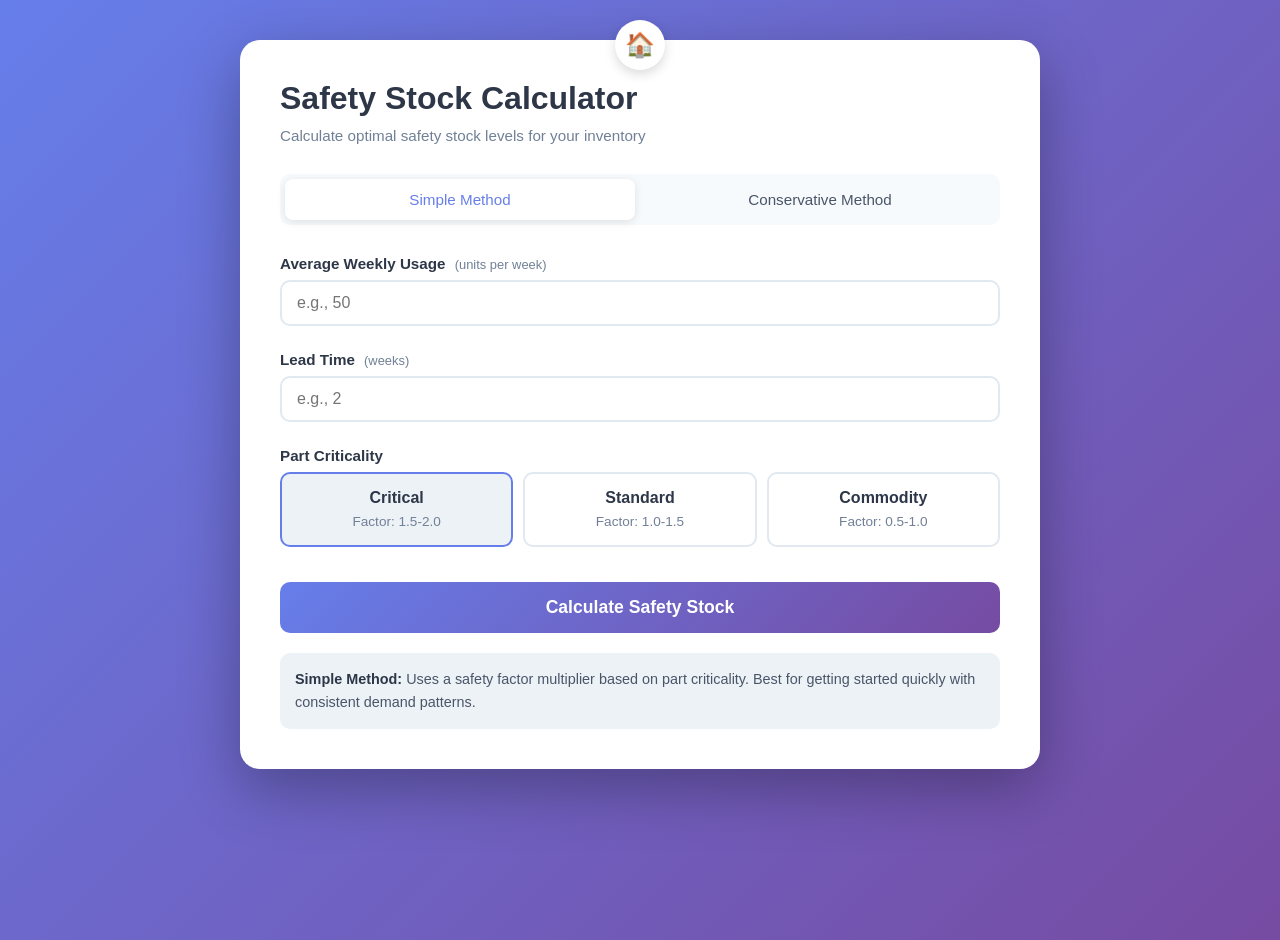
==== tools/safety-stock-calculator.html @ 68574cbe "Add files via upload" ====
<!DOCTYPE html>
<html lang="en">
<head>
    <meta charset="UTF-8">
    <meta name="viewport" content="width=device-width, initial-scale=1.0">
    <title>Safety Stock Calculator - Operations Toolkit</title>
    <link rel="stylesheet" href="../assets/css/shared-styles.css">
    <style>
        body {
            background: linear-gradient(135deg, #667eea 0%, #764ba2 100%);
            min-height: 100vh;
            padding-bottom: 40px;
        }

        .method-selector {
            display: flex;
            gap: 10px;
            margin-bottom: 30px;
            background: #f7fafc;
            padding: 5px;
            border-radius: 10px;
        }

        .method-btn {
            flex: 1;
            padding: 12px;
            border: none;
            background: transparent;
            color: #4a5568;
            font-size: 0.95em;
            font-weight: 500;
            border-radius: 8px;
            cursor: pointer;
            transition: all 0.3s;
        }

        .method-btn.active {
            background: white;
            color: #667eea;
            box-shadow: 0 2px 8px rgba(0, 0, 0, 0.1);
        }

        .method-btn:hover:not(.active) {
            background: rgba(255, 255, 255, 0.5);
        }

        .input-section {
            display: none;
            animation: fadeIn 0.3s;
        }

        .input-section.active {
            display: block;
        }

        @keyframes fadeIn {
            from { opacity: 0; transform: translateY(10px); }
            to { opacity: 1; transform: translateY(0); }
        }

        .part-type-grid {
            display: grid;
            grid-template-columns: repeat(auto-fit, minmax(200px, 1fr));
            gap: 10px;
            margin-top: 8px;
        }

        .part-type-option {
            padding: 15px;
            border: 2px solid #e2e8f0;
            border-radius: 10px;
            cursor: pointer;
            transition: all 0.3s;
            text-align: center;
        }

        .part-type-option:hover {
            border-color: #667eea;
            background: #f7fafc;
        }

        .part-type-option.selected {
            border-color: #667eea;
            background: #edf2f7;
        }

        .part-type-option input[type="radio"] {
            display: none;
        }

        .part-type-label {
            font-weight: 600;
            color: #2d3748;
            display: block;
            margin-bottom: 5px;
        }

        .part-type-factor {
            font-size: 0.85em;
            color: #718096;
        }

        .calculate-btn {
            width: 100%;
            margin-top: 10px;
        }

        .result {
            display: none;
        }

        .result.show {
            display: block;
        }
    </style>
</head>
<body>
    <div class="calculator-container">
        <h1>Safety Stock Calculator</h1>
        <p class="subtitle">Calculate optimal safety stock levels for your inventory</p>

        <div class="method-selector">
            <button class="method-btn active" onclick="switchMethod('simple')">Simple Method</button>
            <button class="method-btn" onclick="switchMethod('conservative')">Conservative Method</button>
        </div>

        <!-- Simple Method -->
        <div id="simple-method" class="input-section active">
            <div class="input-group">
                <label>Average Weekly Usage <span class="label-hint">(units per week)</span></label>
                <input type="number" id="simple-avg-usage" placeholder="e.g., 50" min="0" step="0.01">
            </div>

            <div class="input-group">
                <label>Lead Time <span class="label-hint">(weeks)</span></label>
                <input type="number" id="simple-lead-time" placeholder="e.g., 2" min="0" step="0.1">
            </div>

            <div class="input-group">
                <label>Part Criticality</label>
                <div class="part-type-grid">
                    <div class="part-type-option selected" onclick="selectPartType('simple', 'critical', 1.75)">
                        <input type="radio" name="simple-part-type" value="1.75" checked>
                        <span class="part-type-label">Critical</span>
                        <span class="part-type-factor">Factor: 1.5-2.0</span>
                    </div>
                    <div class="part-type-option" onclick="selectPartType('simple', 'standard', 1.25)">
                        <input type="radio" name="simple-part-type" value="1.25">
                        <span class="part-type-label">Standard</span>
                        <span class="part-type-factor">Factor: 1.0-1.5</span>
                    </div>
                    <div class="part-type-option" onclick="selectPartType('simple', 'commodity', 0.75)">
                        <input type="radio" name="simple-part-type" value="0.75">
                        <span class="part-type-label">Commodity</span>
                        <span class="part-type-factor">Factor: 0.5-1.0</span>
                    </div>
                </div>
            </div>

            <button class="calculate-btn" onclick="calculateSimple()">Calculate Safety Stock</button>

            <div id="simple-result" class="result">
                <div class="result-label">Recommended Safety Stock</div>
                <div class="result-value" id="simple-result-value">0 units</div>
                <div class="result-breakdown">
                    <div class="breakdown-item">
                        <span class="breakdown-label">Formula:</span>
                        <span class="breakdown-value" id="simple-formula">-</span>
                    </div>
                    <div class="breakdown-item">
                        <span class="breakdown-label">Safety Factor:</span>
                        <span class="breakdown-value" id="simple-factor">-</span>
                    </div>
                    <div class="breakdown-item">
                        <span class="breakdown-label">Covers:</span>
                        <span class="breakdown-value" id="simple-coverage">-</span>
                    </div>
                </div>
            </div>

            <div class="info-box">
                <strong>Simple Method:</strong> Uses a safety factor multiplier based on part criticality. Best for getting started quickly with consistent demand patterns.
            </div>
        </div>

        <!-- Conservative Method -->
        <div id="conservative-method" class="input-section">
            <div class="input-group">
                <label>Average Weekly Usage <span class="label-hint">(units per week)</span></label>
                <input type="number" id="cons-avg-usage" placeholder="e.g., 50" min="0" step="0.01">
            </div>

            <div class="input-group">
                <label>Maximum Weekly Usage <span class="label-hint">(peak demand weeks)</span></label>
                <input type="number" id="cons-max-usage" placeholder="e.g., 80" min="0" step="0.01">
            </div>

            <div class="input-group">
                <label>Average Lead Time <span class="label-hint">(weeks)</span></label>
                <input type="number" id="cons-avg-lead-time" placeholder="e.g., 2" min="0" step="0.1">
            </div>

            <div class="input-group">
                <label>Maximum Lead Time <span class="label-hint">(worst-case weeks)</span></label>
                <input type="number" id="cons-max-lead-time" placeholder="e.g., 3" min="0" step="0.1">
            </div>

            <button class="calculate-btn" onclick="calculateConservative()">Calculate Safety Stock</button>

            <div id="cons-result" class="result">
                <div class="result-label">Recommended Safety Stock</div>
                <div class="result-value" id="cons-result-value">0 units</div>
                <div class="result-breakdown">
                    <div class="breakdown-item">
                        <span class="breakdown-label">Max Scenario:</span>
                        <span class="breakdown-value" id="cons-max">-</span>
                    </div>
                    <div class="breakdown-item">
                        <span class="breakdown-label">Average Scenario:</span>
                        <span class="breakdown-value" id="cons-avg">-</span>
                    </div>
                    <div class="breakdown-item">
                        <span class="breakdown-label">Safety Buffer:</span>
                        <span class="breakdown-value" id="cons-buffer">-</span>
                    </div>
                </div>
            </div>

            <div class="info-box">
                <strong>Conservative Method:</strong> Accounts for variability in both demand and lead times. Use this when you have historical data showing fluctuating demand or supplier reliability issues.
            </div>
        </div>
    </div>

    <script src="../assets/js/nav.js"></script>
    <script>
        // Initialize navigation
        createToolkitNav('safety-stock');

        let simplePartTypeFactor = 1.75;
        let simplePartType = 'critical';

        function switchMethod(method) {
            document.querySelectorAll('.method-btn').forEach(btn => btn.classList.remove('active'));
            document.querySelectorAll('.input-section').forEach(section => section.classList.remove('active'));
            
            if (method === 'simple') {
                document.querySelector('.method-btn:first-child').classList.add('active');
                document.getElementById('simple-method').classList.add('active');
            } else {
                document.querySelector('.method-btn:last-child').classList.add('active');
                document.getElementById('conservative-method').classList.add('active');
            }
        }

        function selectPartType(method, type, factor) {
            const parent = document.getElementById(`${method}-method`);
            parent.querySelectorAll('.part-type-option').forEach(opt => opt.classList.remove('selected'));
            event.currentTarget.classList.add('selected');
            
            if (method === 'simple') {
                simplePartTypeFactor = factor;
                simplePartType = type;
            }
        }

        function calculateSimple() {
            const avgUsage = parseFloat(document.getElementById('simple-avg-usage').value);
            const leadTime = parseFloat(document.getElementById('simple-lead-time').value);

            if (isNaN(avgUsage) || isNaN(leadTime) || avgUsage < 0 || leadTime < 0) {
                alert('Please enter valid positive numbers for all fields');
                return;
            }

            const safetyStock = Math.ceil(avgUsage * leadTime * simplePartTypeFactor);
            const coverageWeeks = (safetyStock / avgUsage).toFixed(1);

            document.getElementById('simple-result-value').textContent = safetyStock.toLocaleString() + ' units';
            document.getElementById('simple-formula').textContent = `${avgUsage} × ${leadTime} × ${simplePartTypeFactor}`;
            document.getElementById('simple-factor').textContent = `${simplePartTypeFactor}x (${simplePartType})`;
            document.getElementById('simple-coverage').textContent = `${coverageWeeks} weeks of average demand`;
            
            document.getElementById('simple-result').classList.add('show');
        }

        function calculateConservative() {
            const avgUsage = parseFloat(document.getElementById('cons-avg-usage').value);
            const maxUsage = parseFloat(document.getElementById('cons-max-usage').value);
            const avgLeadTime = parseFloat(document.getElementById('cons-avg-lead-time').value);
            const maxLeadTime = parseFloat(document.getElementById('cons-max-lead-time').value);

            if (isNaN(avgUsage) || isNaN(maxUsage) || isNaN(avgLeadTime) || isNaN(maxLeadTime)) {
                alert('Please enter valid numbers for all fields');
                return;
            }

            if (maxUsage < avgUsage) {
                alert('Maximum usage should be greater than or equal to average usage');
                return;
            }

            if (maxLeadTime < avgLeadTime) {
                alert('Maximum lead time should be greater than or equal to average lead time');
                return;
            }

            const maxScenario = maxUsage * maxLeadTime;
            const avgScenario = avgUsage * avgLeadTime;
            const safetyStock = Math.ceil(maxScenario - avgScenario);

            document.getElementById('cons-result-value').textContent = safetyStock.toLocaleString() + ' units';
            document.getElementById('cons-max').textContent = `${maxUsage} × ${maxLeadTime} = ${maxScenario.toFixed(1)} units`;
            document.getElementById('cons-avg').textContent = `${avgUsage} × ${avgLeadTime} = ${avgScenario.toFixed(1)} units`;
            document.getElementById('cons-buffer').textContent = `${safetyStock} units`;
            
            document.getElementById('cons-result').classList.add('show');
        }

        // Allow Enter key to trigger calculation
        document.addEventListener('keypress', function(e) {
            if (e.key === 'Enter') {
                const activeMethod = document.querySelector('.input-section.active').id;
                if (activeMethod === 'simple-method') {
                    calculateSimple();
                } else {
                    calculateConservative();
                }
            }
        });
    </script>
</body>
</html>
---- assets/css/shared-styles.css ----
/* Shared styles for all tools in the Operations Toolkit */

* {
    margin: 0;
    padding: 0;
    box-sizing: border-box;
}

body {
    font-family: -apple-system, BlinkMacSystemFont, 'Segoe UI', Roboto, Oxygen, Ubuntu, Cantarell, sans-serif;
}

/* Navigation - Simple Home Icon */
.toolkit-nav {
    position: fixed;
    top: 20px;
    left: 0;
    right: 0;
    display: flex;
    justify-content: center;
    z-index: 1000;
}

.home-button {
    background: white;
    width: 50px;
    height: 50px;
    border-radius: 50%;
    display: flex;
    align-items: center;
    justify-content: center;
    font-size: 24px;
    text-decoration: none;
    box-shadow: 0 4px 12px rgba(0, 0, 0, 0.15);
    transition: all 0.3s;
}

.home-button:hover {
    transform: translateY(-2px);
    box-shadow: 0 6px 20px rgba(0, 0, 0, 0.2);
}

/* Common Calculator Styles */
.calculator-container {
    background: white;
    border-radius: 20px;
    box-shadow: 0 20px 60px rgba(0, 0, 0, 0.3);
    padding: 40px;
    max-width: 800px;
    width: 100%;
    margin: 40px auto;
}

.calculator-container h1 {
    color: #2d3748;
    margin-bottom: 10px;
    font-size: 2em;
}

.subtitle {
    color: #718096;
    margin-bottom: 30px;
    font-size: 0.95em;
}

/* Input Styles */
.input-group {
    margin-bottom: 25px;
}

.input-group label {
    display: block;
    color: #2d3748;
    font-weight: 600;
    margin-bottom: 8px;
    font-size: 0.95em;
}

.label-hint {
    color: #718096;
    font-weight: 400;
    font-size: 0.85em;
    margin-left: 5px;
}

input, select {
    width: 100%;
    padding: 12px 15px;
    border: 2px solid #e2e8f0;
    border-radius: 10px;
    font-size: 1em;
    transition: all 0.3s;
    background: white;
}

input:focus, select:focus {
    outline: none;
    border-color: #667eea;
    box-shadow: 0 0 0 3px rgba(102, 126, 234, 0.1);
}

/* Button Styles */
.calculate-btn, .primary-btn {
    padding: 15px 30px;
    background: linear-gradient(135deg, #667eea 0%, #764ba2 100%);
    color: white;
    border: none;
    border-radius: 10px;
    font-size: 1.1em;
    font-weight: 600;
    cursor: pointer;
    transition: all 0.3s;
}

.calculate-btn:hover, .primary-btn:hover {
    transform: translateY(-2px);
    box-shadow: 0 10px 25px rgba(102, 126, 234, 0.4);
}

.calculate-btn:active, .primary-btn:active {
    transform: translateY(0);
}

/* Result Display */
.result {
    margin-top: 30px;
    padding: 25px;
    background: linear-gradient(135deg, #f6f8fb 0%, #e9ecef 100%);
    border-radius: 15px;
    animation: slideUp 0.4s;
}

@keyframes slideUp {
    from { opacity: 0; transform: translateY(20px); }
    to { opacity: 1; transform: translateY(0); }
}

.result-label {
    color: #718096;
    font-size: 0.9em;
    margin-bottom: 8px;
}

.result-value {
    font-size: 2.5em;
    font-weight: 700;
    color: #667eea;
    margin-bottom: 15px;
}

.result-breakdown {
    background: white;
    padding: 15px;
    border-radius: 10px;
    margin-top: 15px;
}

.breakdown-item {
    display: flex;
    justify-content: space-between;
    padding: 8px 0;
    border-bottom: 1px solid #e2e8f0;
    font-size: 0.9em;
}

.breakdown-item:last-child {
    border-bottom: none;
}

.breakdown-label {
    color: #4a5568;
}

.breakdown-value {
    color: #2d3748;
    font-weight: 600;
}

/* Info Box */
.info-box {
    background: #edf2f7;
    padding: 15px;
    border-radius: 10px;
    margin-top: 20px;
    font-size: 0.9em;
    color: #4a5568;
    line-height: 1.6;
}

.info-box strong {
    color: #2d3748;
}
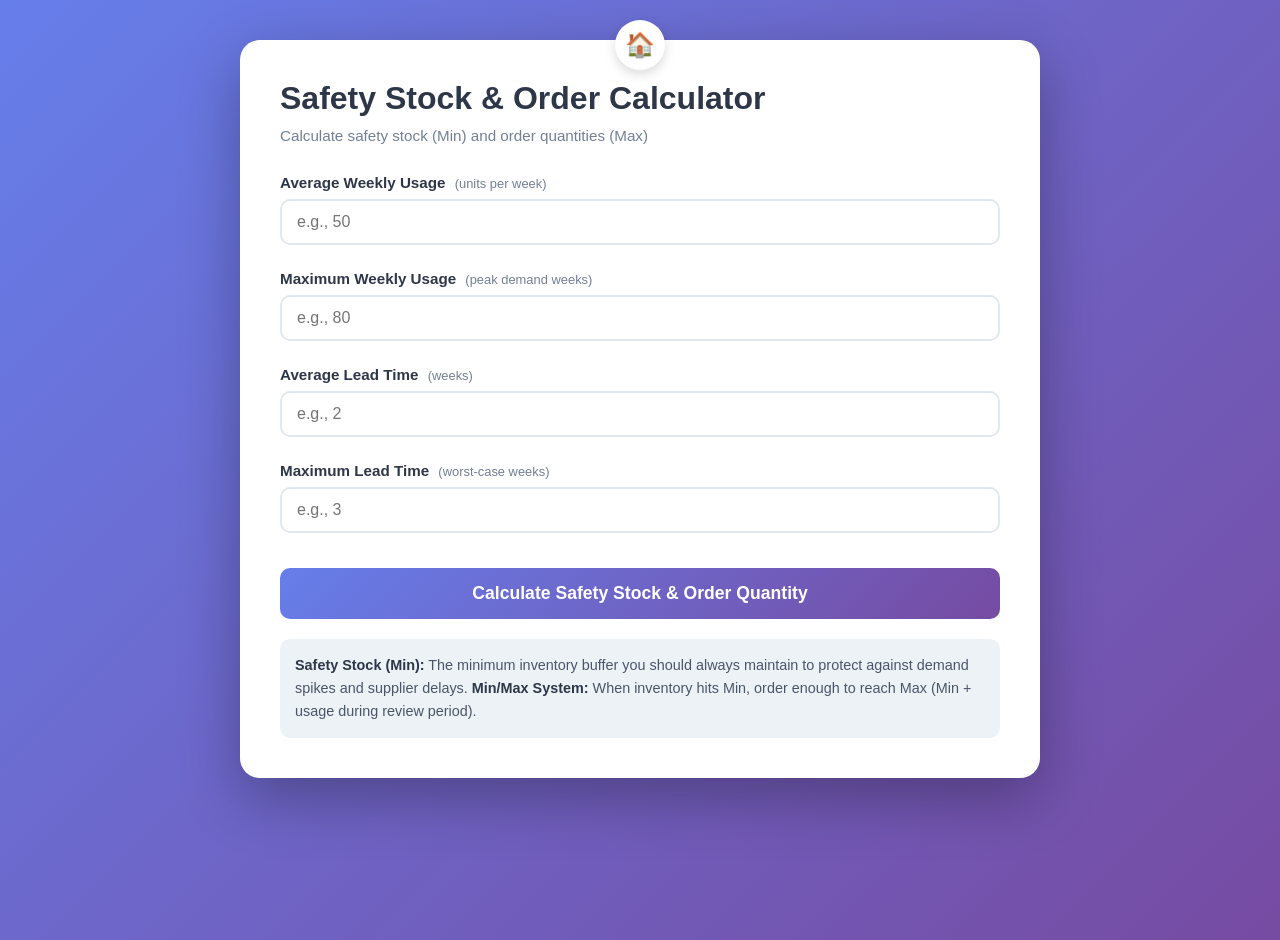
==== commit f9ff2657: "Update safety-stock-calculator.html" ====
--- a/tools/safety-stock-calculator.html
+++ b/tools/safety-stock-calculator.html
@@ -12,94 +12,6 @@
             padding-bottom: 40px;
         }
 
-        .method-selector {
-            display: flex;
-            gap: 10px;
-            margin-bottom: 30px;
-            background: #f7fafc;
-            padding: 5px;
-            border-radius: 10px;
-        }
-
-        .method-btn {
-            flex: 1;
-            padding: 12px;
-            border: none;
-            background: transparent;
-            color: #4a5568;
-            font-size: 0.95em;
-            font-weight: 500;
-            border-radius: 8px;
-            cursor: pointer;
-            transition: all 0.3s;
-        }
-
-        .method-btn.active {
-            background: white;
-            color: #667eea;
-            box-shadow: 0 2px 8px rgba(0, 0, 0, 0.1);
-        }
-
-        .method-btn:hover:not(.active) {
-            background: rgba(255, 255, 255, 0.5);
-        }
-
-        .input-section {
-            display: none;
-            animation: fadeIn 0.3s;
-        }
-
-        .input-section.active {
-            display: block;
-        }
-
-        @keyframes fadeIn {
-            from { opacity: 0; transform: translateY(10px); }
-            to { opacity: 1; transform: translateY(0); }
-        }
-
-        .part-type-grid {
-            display: grid;
-            grid-template-columns: repeat(auto-fit, minmax(200px, 1fr));
-            gap: 10px;
-            margin-top: 8px;
-        }
-
-        .part-type-option {
-            padding: 15px;
-            border: 2px solid #e2e8f0;
-            border-radius: 10px;
-            cursor: pointer;
-            transition: all 0.3s;
-            text-align: center;
-        }
-
-        .part-type-option:hover {
-            border-color: #667eea;
-            background: #f7fafc;
-        }
-
-        .part-type-option.selected {
-            border-color: #667eea;
-            background: #edf2f7;
-        }
-
-        .part-type-option input[type="radio"] {
-            display: none;
-        }
-
-        .part-type-label {
-            font-weight: 600;
-            color: #2d3748;
-            display: block;
-            margin-bottom: 5px;
-        }
-
-        .part-type-factor {
-            font-size: 0.85em;
-            color: #718096;
-        }
-
         .calculate-btn {
             width: 100%;
             margin-top: 10px;
@@ -111,124 +23,128 @@
 
         .result.show {
             display: block;
+        }
+
+        .order-section {
+            margin-top: 30px;
+            padding-top: 30px;
+            border-top: 2px solid #e2e8f0;
+        }
+
+        .order-section h2 {
+            color: #2d3748;
+            font-size: 1.3em;
+            margin-bottom: 20px;
+        }
+
+        .order-result {
+            background: linear-gradient(135deg, #f0fdf4 0%, #dcfce7 100%);
+            padding: 25px;
+            border-radius: 15px;
+            margin-top: 20px;
+        }
+
+        .order-result-label {
+            color: #166534;
+            font-size: 0.9em;
+            margin-bottom: 8px;
+            font-weight: 600;
+        }
+
+        .order-result-value {
+            font-size: 2.5em;
+            font-weight: 700;
+            color: #16a34a;
+            margin-bottom: 15px;
         }
     </style>
 </head>
 <body>
     <div class="calculator-container">
-        <h1>Safety Stock Calculator</h1>
-        <p class="subtitle">Calculate optimal safety stock levels for your inventory</p>
-
-        <div class="method-selector">
-            <button class="method-btn active" onclick="switchMethod('simple')">Simple Method</button>
-            <button class="method-btn" onclick="switchMethod('conservative')">Conservative Method</button>
-        </div>
-
-        <!-- Simple Method -->
-        <div id="simple-method" class="input-section active">
-            <div class="input-group">
-                <label>Average Weekly Usage <span class="label-hint">(units per week)</span></label>
-                <input type="number" id="simple-avg-usage" placeholder="e.g., 50" min="0" step="0.01">
+        <h1>Safety Stock & Order Calculator</h1>
+        <p class="subtitle">Calculate safety stock (Min) and order quantities (Max)</p>
+
+        <!-- Safety Stock Inputs -->
+        <div class="input-group">
+            <label>Average Weekly Usage <span class="label-hint">(units per week)</span></label>
+            <input type="number" id="avg-usage" placeholder="e.g., 50" min="0" step="0.01">
+        </div>
+
+        <div class="input-group">
+            <label>Maximum Weekly Usage <span class="label-hint">(peak demand weeks)</span></label>
+            <input type="number" id="max-usage" placeholder="e.g., 80" min="0" step="0.01">
+        </div>
+
+        <div class="input-group">
+            <label>Average Lead Time <span class="label-hint">(weeks)</span></label>
+            <input type="number" id="avg-lead-time" placeholder="e.g., 2" min="0" step="0.1">
+        </div>
+
+        <div class="input-group">
+            <label>Maximum Lead Time <span class="label-hint">(worst-case weeks)</span></label>
+            <input type="number" id="max-lead-time" placeholder="e.g., 3" min="0" step="0.1">
+        </div>
+
+        <button class="calculate-btn" onclick="calculate()">Calculate Safety Stock & Order Quantity</button>
+
+        <!-- Results -->
+        <div id="result" class="result">
+            <div class="result-label">Safety Stock (Min)</div>
+            <div class="result-value" id="result-value">0 units</div>
+            <div class="result-breakdown">
+                <div class="breakdown-item">
+                    <span class="breakdown-label">Max Scenario:</span>
+                    <span class="breakdown-value" id="max-scenario">-</span>
+                </div>
+                <div class="breakdown-item">
+                    <span class="breakdown-label">Average Scenario:</span>
+                    <span class="breakdown-value" id="avg-scenario">-</span>
+                </div>
+                <div class="breakdown-item">
+                    <span class="breakdown-label">Safety Buffer:</span>
+                    <span class="breakdown-value" id="buffer">-</span>
+                </div>
             </div>
 
-            <div class="input-group">
-                <label>Lead Time <span class="label-hint">(weeks)</span></label>
-                <input type="number" id="simple-lead-time" placeholder="e.g., 2" min="0" step="0.1">
+            <!-- Min/Max Ordering Section -->
+            <div class="order-section">
+                <h2>📦 Min/Max Ordering</h2>
+                
+                <div class="input-group">
+                    <label>Review/Order Period <span class="label-hint">(how often you order, in weeks)</span></label>
+                    <input type="number" id="review-period" placeholder="e.g., 4" min="1" step="0.5" value="4">
+                </div>
+
+                <div class="input-group">
+                    <label>Current Inventory Level <span class="label-hint">(optional - units on hand)</span></label>
+                    <input type="number" id="current-inventory" placeholder="e.g., 120" min="0" step="1">
+                </div>
+
+                <button class="calculate-btn" onclick="calculateOrder()">Calculate Order Quantity</button>
+
+                <div id="order-result" class="order-result" style="display: none;">
+                    <div class="order-result-label">Order This Amount</div>
+                    <div class="order-result-value" id="order-value">0 units</div>
+                    <div class="result-breakdown">
+                        <div class="breakdown-item">
+                            <span class="breakdown-label">Min (Safety Stock):</span>
+                            <span class="breakdown-value" id="order-min">-</span>
+                        </div>
+                        <div class="breakdown-item">
+                            <span class="breakdown-label">Max (Target Stock):</span>
+                            <span class="breakdown-value" id="order-max">-</span>
+                        </div>
+                        <div class="breakdown-item">
+                            <span class="breakdown-label">Current Inventory:</span>
+                            <span class="breakdown-value" id="order-current">-</span>
+                        </div>
+                    </div>
+                </div>
             </div>
-
-            <div class="input-group">
-                <label>Part Criticality</label>
-                <div class="part-type-grid">
-                    <div class="part-type-option selected" onclick="selectPartType('simple', 'critical', 1.75)">
-                        <input type="radio" name="simple-part-type" value="1.75" checked>
-                        <span class="part-type-label">Critical</span>
-                        <span class="part-type-factor">Factor: 1.5-2.0</span>
-                    </div>
-                    <div class="part-type-option" onclick="selectPartType('simple', 'standard', 1.25)">
-                        <input type="radio" name="simple-part-type" value="1.25">
-                        <span class="part-type-label">Standard</span>
-                        <span class="part-type-factor">Factor: 1.0-1.5</span>
-                    </div>
-                    <div class="part-type-option" onclick="selectPartType('simple', 'commodity', 0.75)">
-                        <input type="radio" name="simple-part-type" value="0.75">
-                        <span class="part-type-label">Commodity</span>
-                        <span class="part-type-factor">Factor: 0.5-1.0</span>
-                    </div>
-                </div>
-            </div>
-
-            <button class="calculate-btn" onclick="calculateSimple()">Calculate Safety Stock</button>
-
-            <div id="simple-result" class="result">
-                <div class="result-label">Recommended Safety Stock</div>
-                <div class="result-value" id="simple-result-value">0 units</div>
-                <div class="result-breakdown">
-                    <div class="breakdown-item">
-                        <span class="breakdown-label">Formula:</span>
-                        <span class="breakdown-value" id="simple-formula">-</span>
-                    </div>
-                    <div class="breakdown-item">
-                        <span class="breakdown-label">Safety Factor:</span>
-                        <span class="breakdown-value" id="simple-factor">-</span>
-                    </div>
-                    <div class="breakdown-item">
-                        <span class="breakdown-label">Covers:</span>
-                        <span class="breakdown-value" id="simple-coverage">-</span>
-                    </div>
-                </div>
-            </div>
-
-            <div class="info-box">
-                <strong>Simple Method:</strong> Uses a safety factor multiplier based on part criticality. Best for getting started quickly with consistent demand patterns.
-            </div>
-        </div>
-
-        <!-- Conservative Method -->
-        <div id="conservative-method" class="input-section">
-            <div class="input-group">
-                <label>Average Weekly Usage <span class="label-hint">(units per week)</span></label>
-                <input type="number" id="cons-avg-usage" placeholder="e.g., 50" min="0" step="0.01">
-            </div>
-
-            <div class="input-group">
-                <label>Maximum Weekly Usage <span class="label-hint">(peak demand weeks)</span></label>
-                <input type="number" id="cons-max-usage" placeholder="e.g., 80" min="0" step="0.01">
-            </div>
-
-            <div class="input-group">
-                <label>Average Lead Time <span class="label-hint">(weeks)</span></label>
-                <input type="number" id="cons-avg-lead-time" placeholder="e.g., 2" min="0" step="0.1">
-            </div>
-
-            <div class="input-group">
-                <label>Maximum Lead Time <span class="label-hint">(worst-case weeks)</span></label>
-                <input type="number" id="cons-max-lead-time" placeholder="e.g., 3" min="0" step="0.1">
-            </div>
-
-            <button class="calculate-btn" onclick="calculateConservative()">Calculate Safety Stock</button>
-
-            <div id="cons-result" class="result">
-                <div class="result-label">Recommended Safety Stock</div>
-                <div class="result-value" id="cons-result-value">0 units</div>
-                <div class="result-breakdown">
-                    <div class="breakdown-item">
-                        <span class="breakdown-label">Max Scenario:</span>
-                        <span class="breakdown-value" id="cons-max">-</span>
-                    </div>
-                    <div class="breakdown-item">
-                        <span class="breakdown-label">Average Scenario:</span>
-                        <span class="breakdown-value" id="cons-avg">-</span>
-                    </div>
-                    <div class="breakdown-item">
-                        <span class="breakdown-label">Safety Buffer:</span>
-                        <span class="breakdown-value" id="cons-buffer">-</span>
-                    </div>
-                </div>
-            </div>
-
-            <div class="info-box">
-                <strong>Conservative Method:</strong> Accounts for variability in both demand and lead times. Use this when you have historical data showing fluctuating demand or supplier reliability issues.
-            </div>
+        </div>
+
+        <div class="info-box">
+            <strong>Safety Stock (Min):</strong> The minimum inventory buffer you should always maintain to protect against demand spikes and supplier delays. <strong>Min/Max System:</strong> When inventory hits Min, order enough to reach Max (Min + usage during review period).
         </div>
     </div>
 
@@ -237,58 +153,14 @@
         // Initialize navigation
         createToolkitNav('safety-stock');
 
-        let simplePartTypeFactor = 1.75;
-        let simplePartType = 'critical';
-
-        function switchMethod(method) {
-            document.querySelectorAll('.method-btn').forEach(btn => btn.classList.remove('active'));
-            document.querySelectorAll('.input-section').forEach(section => section.classList.remove('active'));
-            
-            if (method === 'simple') {
-                document.querySelector('.method-btn:first-child').classList.add('active');
-                document.getElementById('simple-method').classList.add('active');
-            } else {
-                document.querySelector('.method-btn:last-child').classList.add('active');
-                document.getElementById('conservative-method').classList.add('active');
-            }
-        }
-
-        function selectPartType(method, type, factor) {
-            const parent = document.getElementById(`${method}-method`);
-            parent.querySelectorAll('.part-type-option').forEach(opt => opt.classList.remove('selected'));
-            event.currentTarget.classList.add('selected');
-            
-            if (method === 'simple') {
-                simplePartTypeFactor = factor;
-                simplePartType = type;
-            }
-        }
-
-        function calculateSimple() {
-            const avgUsage = parseFloat(document.getElementById('simple-avg-usage').value);
-            const leadTime = parseFloat(document.getElementById('simple-lead-time').value);
-
-            if (isNaN(avgUsage) || isNaN(leadTime) || avgUsage < 0 || leadTime < 0) {
-                alert('Please enter valid positive numbers for all fields');
-                return;
-            }
-
-            const safetyStock = Math.ceil(avgUsage * leadTime * simplePartTypeFactor);
-            const coverageWeeks = (safetyStock / avgUsage).toFixed(1);
-
-            document.getElementById('simple-result-value').textContent = safetyStock.toLocaleString() + ' units';
-            document.getElementById('simple-formula').textContent = `${avgUsage} × ${leadTime} × ${simplePartTypeFactor}`;
-            document.getElementById('simple-factor').textContent = `${simplePartTypeFactor}x (${simplePartType})`;
-            document.getElementById('simple-coverage').textContent = `${coverageWeeks} weeks of average demand`;
-            
-            document.getElementById('simple-result').classList.add('show');
-        }
-
-        function calculateConservative() {
-            const avgUsage = parseFloat(document.getElementById('cons-avg-usage').value);
-            const maxUsage = parseFloat(document.getElementById('cons-max-usage').value);
-            const avgLeadTime = parseFloat(document.getElementById('cons-avg-lead-time').value);
-            const maxLeadTime = parseFloat(document.getElementById('cons-max-lead-time').value);
+        let calculatedSafetyStock = 0;
+        let calculatedAvgUsage = 0;
+
+        function calculate() {
+            const avgUsage = parseFloat(document.getElementById('avg-usage').value);
+            const maxUsage = parseFloat(document.getElementById('max-usage').value);
+            const avgLeadTime = parseFloat(document.getElementById('avg-lead-time').value);
+            const maxLeadTime = parseFloat(document.getElementById('max-lead-time').value);
 
             if (isNaN(avgUsage) || isNaN(maxUsage) || isNaN(avgLeadTime) || isNaN(maxLeadTime)) {
                 alert('Please enter valid numbers for all fields');
@@ -309,22 +181,52 @@
             const avgScenario = avgUsage * avgLeadTime;
             const safetyStock = Math.ceil(maxScenario - avgScenario);
 
-            document.getElementById('cons-result-value').textContent = safetyStock.toLocaleString() + ' units';
-            document.getElementById('cons-max').textContent = `${maxUsage} × ${maxLeadTime} = ${maxScenario.toFixed(1)} units`;
-            document.getElementById('cons-avg').textContent = `${avgUsage} × ${avgLeadTime} = ${avgScenario.toFixed(1)} units`;
-            document.getElementById('cons-buffer').textContent = `${safetyStock} units`;
+            // Store for order calculation
+            calculatedSafetyStock = safetyStock;
+            calculatedAvgUsage = avgUsage;
+
+            document.getElementById('result-value').textContent = safetyStock.toLocaleString() + ' units';
+            document.getElementById('max-scenario').textContent = `${maxUsage} × ${maxLeadTime} = ${maxScenario.toFixed(1)} units`;
+            document.getElementById('avg-scenario').textContent = `${avgUsage} × ${avgLeadTime} = ${avgScenario.toFixed(1)} units`;
+            document.getElementById('buffer').textContent = `${safetyStock} units`;
             
-            document.getElementById('cons-result').classList.add('show');
+            document.getElementById('result').classList.add('show');
+        }
+
+        function calculateOrder() {
+            if (calculatedSafetyStock === 0) {
+                alert('Please calculate safety stock first');
+                return;
+            }
+
+            const reviewPeriod = parseFloat(document.getElementById('review-period').value);
+            const currentInventory = parseFloat(document.getElementById('current-inventory').value) || 0;
+
+            if (isNaN(reviewPeriod) || reviewPeriod <= 0) {
+                alert('Please enter a valid review period');
+                return;
+            }
+
+            // Min/Max calculation
+            const min = calculatedSafetyStock;
+            const max = min + (calculatedAvgUsage * reviewPeriod);
+            const orderQty = Math.max(0, Math.ceil(max - currentInventory));
+
+            document.getElementById('order-value').textContent = orderQty.toLocaleString() + ' units';
+            document.getElementById('order-min').textContent = `${min.toLocaleString()} units`;
+            document.getElementById('order-max').textContent = `${Math.ceil(max).toLocaleString()} units`;
+            document.getElementById('order-current').textContent = currentInventory > 0 ? `${currentInventory.toLocaleString()} units` : 'Not specified';
+            
+            document.getElementById('order-result').style.display = 'block';
         }
 
         // Allow Enter key to trigger calculation
         document.addEventListener('keypress', function(e) {
             if (e.key === 'Enter') {
-                const activeMethod = document.querySelector('.input-section.active').id;
-                if (activeMethod === 'simple-method') {
-                    calculateSimple();
+                if (document.getElementById('result').classList.contains('show')) {
+                    calculateOrder();
                 } else {
-                    calculateConservative();
+                    calculate();
                 }
             }
         });
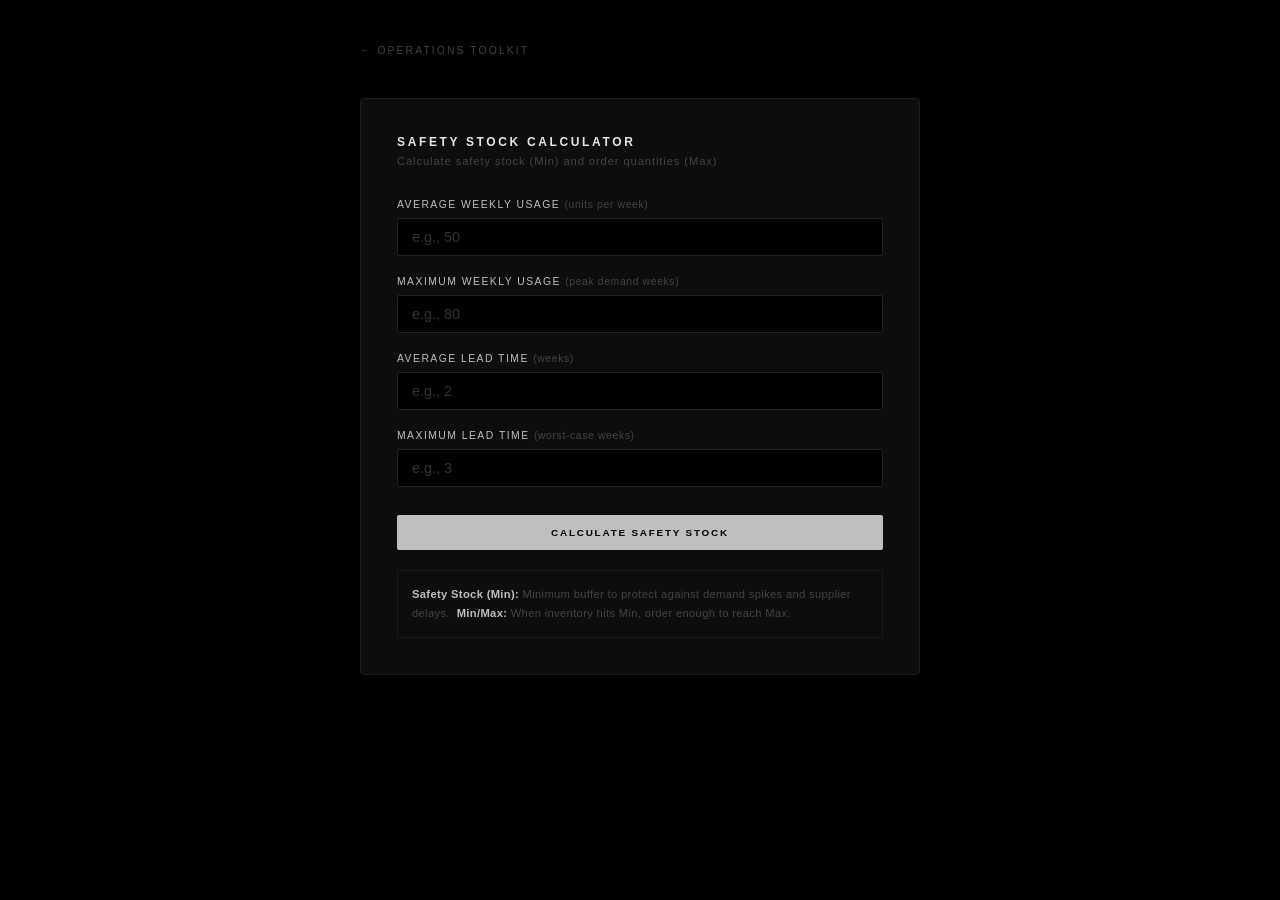
==== commit 3720c817: "Add files via upload" ====
--- a/tools/safety-stock-calculator.html
+++ b/tools/safety-stock-calculator.html
@@ -4,67 +4,219 @@
     <meta charset="UTF-8">
     <meta name="viewport" content="width=device-width, initial-scale=1.0">
     <title>Safety Stock Calculator - Operations Toolkit</title>
-    <link rel="stylesheet" href="../assets/css/shared-styles.css">
     <style>
+        * { margin: 0; padding: 0; box-sizing: border-box; }
+
         body {
-            background: linear-gradient(135deg, #667eea 0%, #764ba2 100%);
+            font-family: 'Helvetica Neue', Helvetica, Arial, sans-serif;
+            background: #000;
             min-height: 100vh;
-            padding-bottom: 40px;
+            color: #BFBFBF;
+            padding: 40px 20px;
+            display: flex;
+            flex-direction: column;
+            align-items: center;
+        }
+
+        .nav {
+            width: 100%;
+            max-width: 560px;
+            margin-bottom: 40px;
+        }
+
+        .nav a {
+            font-size: 0.65rem;
+            letter-spacing: 0.2em;
+            text-transform: uppercase;
+            color: #444;
+            text-decoration: none;
+            transition: color 0.15s;
+        }
+
+        .nav a:hover { color: #BFBFBF; }
+
+        .card {
+            background: #0d0d0d;
+            border: 1px solid #1e1e1e;
+            border-radius: 4px;
+            padding: 36px;
+            width: 100%;
+            max-width: 560px;
+        }
+
+        h1 {
+            font-size: 0.75rem;
+            font-weight: 700;
+            letter-spacing: 0.22em;
+            text-transform: uppercase;
+            color: #E6E6E6;
+            margin-bottom: 6px;
+        }
+
+        .subtitle {
+            font-size: 0.7rem;
+            letter-spacing: 0.08em;
+            color: #444;
+            margin-bottom: 32px;
+        }
+
+        .input-group { margin-bottom: 20px; }
+
+        label {
+            display: block;
+            font-size: 0.65rem;
+            letter-spacing: 0.14em;
+            text-transform: uppercase;
+            color: #BFBFBF;
+            margin-bottom: 8px;
+        }
+
+        .label-hint {
+            font-weight: 400;
+            color: #444;
+            letter-spacing: 0.06em;
+            text-transform: none;
+        }
+
+        input[type="number"] {
+            width: 100%;
+            background: #000;
+            border: 1px solid #222;
+            color: #E6E6E6;
+            border-radius: 2px;
+            padding: 10px 14px;
+            font-size: 0.9rem;
+            font-family: inherit;
+            transition: border-color 0.15s;
+        }
+
+        input[type="number"]:focus {
+            outline: none;
+            border-color: #555;
+        }
+
+        input[type="number"]::placeholder { color: #333; }
+
+        .divider {
+            border: none;
+            border-top: 1px solid #1a1a1a;
+            margin: 28px 0;
         }
 
         .calculate-btn {
             width: 100%;
-            margin-top: 10px;
-        }
-
-        .result {
-            display: none;
-        }
-
-        .result.show {
-            display: block;
-        }
-
-        .order-section {
-            margin-top: 30px;
-            padding-top: 30px;
-            border-top: 2px solid #e2e8f0;
-        }
+            background: #BFBFBF;
+            color: #000;
+            border: none;
+            border-radius: 2px;
+            padding: 12px;
+            font-size: 0.62rem;
+            font-weight: 800;
+            letter-spacing: 0.18em;
+            text-transform: uppercase;
+            cursor: pointer;
+            font-family: inherit;
+            margin-top: 8px;
+            transition: background 0.15s;
+        }
+
+        .calculate-btn:hover { background: #ddd; }
+
+        /* Results */
+        .result { display: none; margin-top: 28px; }
+        .result.show { display: block; }
+
+        .result-label {
+            font-size: 0.65rem;
+            letter-spacing: 0.14em;
+            text-transform: uppercase;
+            color: #BFBFBF;
+            margin-bottom: 4px;
+        }
+
+        .result-value {
+            font-size: 2rem;
+            font-weight: 700;
+            color: #E6E6E6;
+            letter-spacing: 0.01em;
+            margin-bottom: 16px;
+        }
+
+        .result-breakdown {
+            display: flex;
+            flex-direction: column;
+            gap: 8px;
+            padding: 16px;
+            background: #000;
+            border: 1px solid #1a1a1a;
+            border-radius: 2px;
+        }
+
+        .breakdown-item {
+            display: flex;
+            justify-content: space-between;
+            font-size: 0.75rem;
+        }
+
+        .breakdown-label { color: #555; letter-spacing: 0.04em; }
+        .breakdown-value { color: #BFBFBF; }
+
+        .order-section { margin-top: 28px; }
 
         .order-section h2 {
-            color: #2d3748;
-            font-size: 1.3em;
+            font-size: 0.65rem;
+            font-weight: 700;
+            letter-spacing: 0.22em;
+            text-transform: uppercase;
+            color: #E6E6E6;
             margin-bottom: 20px;
         }
 
         .order-result {
-            background: linear-gradient(135deg, #f0fdf4 0%, #dcfce7 100%);
-            padding: 25px;
-            border-radius: 15px;
             margin-top: 20px;
+            padding: 20px;
+            background: #000;
+            border: 1px solid #1a1a1a;
+            border-radius: 2px;
         }
 
         .order-result-label {
-            color: #166534;
-            font-size: 0.9em;
-            margin-bottom: 8px;
-            font-weight: 600;
+            font-size: 0.65rem;
+            letter-spacing: 0.14em;
+            text-transform: uppercase;
+            color: #BFBFBF;
+            margin-bottom: 4px;
         }
 
         .order-result-value {
-            font-size: 2.5em;
+            font-size: 2rem;
             font-weight: 700;
-            color: #16a34a;
-            margin-bottom: 15px;
+            color: #E6E6E6;
+            margin-bottom: 16px;
+        }
+
+        .info-box {
+            margin-top: 20px;
+            padding: 14px;
+            border: 1px solid #1a1a1a;
+            border-radius: 2px;
+            font-size: 0.7rem;
+            color: #444;
+            line-height: 1.7;
+            letter-spacing: 0.03em;
         }
     </style>
 </head>
 <body>
-    <div class="calculator-container">
-        <h1>Safety Stock & Order Calculator</h1>
+
+    <div class="nav">
+        <a href="../index.html">← Operations Toolkit</a>
+    </div>
+
+    <div class="card">
+        <h1>Safety Stock Calculator</h1>
         <p class="subtitle">Calculate safety stock (Min) and order quantities (Max)</p>
 
-        <!-- Safety Stock Inputs -->
         <div class="input-group">
             <label>Average Weekly Usage <span class="label-hint">(units per week)</span></label>
             <input type="number" id="avg-usage" placeholder="e.g., 50" min="0" step="0.01">
@@ -85,58 +237,57 @@
             <input type="number" id="max-lead-time" placeholder="e.g., 3" min="0" step="0.1">
         </div>
 
-        <button class="calculate-btn" onclick="calculate()">Calculate Safety Stock & Order Quantity</button>
-
-        <!-- Results -->
+        <button class="calculate-btn" onclick="calculate()">Calculate Safety Stock</button>
+
         <div id="result" class="result">
+            <hr class="divider">
             <div class="result-label">Safety Stock (Min)</div>
             <div class="result-value" id="result-value">0 units</div>
             <div class="result-breakdown">
                 <div class="breakdown-item">
-                    <span class="breakdown-label">Max Scenario:</span>
-                    <span class="breakdown-value" id="max-scenario">-</span>
+                    <span class="breakdown-label">Max Scenario</span>
+                    <span class="breakdown-value" id="max-scenario">—</span>
                 </div>
                 <div class="breakdown-item">
-                    <span class="breakdown-label">Average Scenario:</span>
-                    <span class="breakdown-value" id="avg-scenario">-</span>
+                    <span class="breakdown-label">Average Scenario</span>
+                    <span class="breakdown-value" id="avg-scenario">—</span>
                 </div>
                 <div class="breakdown-item">
-                    <span class="breakdown-label">Safety Buffer:</span>
-                    <span class="breakdown-value" id="buffer">-</span>
+                    <span class="breakdown-label">Safety Buffer</span>
+                    <span class="breakdown-value" id="buffer">—</span>
                 </div>
             </div>
 
-            <!-- Min/Max Ordering Section -->
             <div class="order-section">
-                <h2>📦 Min/Max Ordering</h2>
-                
+                <h2>Min / Max Ordering</h2>
+
                 <div class="input-group">
-                    <label>Review/Order Period <span class="label-hint">(how often you order, in weeks)</span></label>
+                    <label>Review / Order Period <span class="label-hint">(weeks between orders)</span></label>
                     <input type="number" id="review-period" placeholder="e.g., 4" min="1" step="0.5" value="4">
                 </div>
 
                 <div class="input-group">
-                    <label>Current Inventory Level <span class="label-hint">(optional - units on hand)</span></label>
+                    <label>Current Inventory <span class="label-hint">(units on hand, optional)</span></label>
                     <input type="number" id="current-inventory" placeholder="e.g., 120" min="0" step="1">
                 </div>
 
                 <button class="calculate-btn" onclick="calculateOrder()">Calculate Order Quantity</button>
 
-                <div id="order-result" class="order-result" style="display: none;">
+                <div id="order-result" class="order-result" style="display:none;">
                     <div class="order-result-label">Order This Amount</div>
                     <div class="order-result-value" id="order-value">0 units</div>
                     <div class="result-breakdown">
                         <div class="breakdown-item">
-                            <span class="breakdown-label">Min (Safety Stock):</span>
-                            <span class="breakdown-value" id="order-min">-</span>
+                            <span class="breakdown-label">Min (Safety Stock)</span>
+                            <span class="breakdown-value" id="order-min">—</span>
                         </div>
                         <div class="breakdown-item">
-                            <span class="breakdown-label">Max (Target Stock):</span>
-                            <span class="breakdown-value" id="order-max">-</span>
+                            <span class="breakdown-label">Max (Target Stock)</span>
+                            <span class="breakdown-value" id="order-max">—</span>
                         </div>
                         <div class="breakdown-item">
-                            <span class="breakdown-label">Current Inventory:</span>
-                            <span class="breakdown-value" id="order-current">-</span>
+                            <span class="breakdown-label">Current Inventory</span>
+                            <span class="breakdown-value" id="order-current">—</span>
                         </div>
                     </div>
                 </div>
@@ -144,90 +295,62 @@
         </div>
 
         <div class="info-box">
-            <strong>Safety Stock (Min):</strong> The minimum inventory buffer you should always maintain to protect against demand spikes and supplier delays. <strong>Min/Max System:</strong> When inventory hits Min, order enough to reach Max (Min + usage during review period).
+            <strong style="color:#BFBFBF">Safety Stock (Min):</strong> Minimum buffer to protect against demand spikes and supplier delays.&nbsp;&nbsp;<strong style="color:#BFBFBF">Min/Max:</strong> When inventory hits Min, order enough to reach Max.
         </div>
     </div>
 
-    <script src="../assets/js/nav.js"></script>
     <script>
-        // Initialize navigation
-        createToolkitNav('safety-stock');
-
         let calculatedSafetyStock = 0;
         let calculatedAvgUsage = 0;
 
         function calculate() {
-            const avgUsage = parseFloat(document.getElementById('avg-usage').value);
-            const maxUsage = parseFloat(document.getElementById('max-usage').value);
+            const avgUsage    = parseFloat(document.getElementById('avg-usage').value);
+            const maxUsage    = parseFloat(document.getElementById('max-usage').value);
             const avgLeadTime = parseFloat(document.getElementById('avg-lead-time').value);
             const maxLeadTime = parseFloat(document.getElementById('max-lead-time').value);
 
             if (isNaN(avgUsage) || isNaN(maxUsage) || isNaN(avgLeadTime) || isNaN(maxLeadTime)) {
-                alert('Please enter valid numbers for all fields');
-                return;
+                alert('Please enter valid numbers for all fields'); return;
             }
-
-            if (maxUsage < avgUsage) {
-                alert('Maximum usage should be greater than or equal to average usage');
-                return;
-            }
-
-            if (maxLeadTime < avgLeadTime) {
-                alert('Maximum lead time should be greater than or equal to average lead time');
-                return;
-            }
-
-            const maxScenario = maxUsage * maxLeadTime;
-            const avgScenario = avgUsage * avgLeadTime;
-            const safetyStock = Math.ceil(maxScenario - avgScenario);
-
-            // Store for order calculation
+            if (maxUsage < avgUsage)       { alert('Maximum usage should be ≥ average usage'); return; }
+            if (maxLeadTime < avgLeadTime) { alert('Maximum lead time should be ≥ average lead time'); return; }
+
+            const maxScenario  = maxUsage * maxLeadTime;
+            const avgScenario  = avgUsage * avgLeadTime;
+            const safetyStock  = Math.ceil(maxScenario - avgScenario);
+
             calculatedSafetyStock = safetyStock;
-            calculatedAvgUsage = avgUsage;
-
-            document.getElementById('result-value').textContent = safetyStock.toLocaleString() + ' units';
-            document.getElementById('max-scenario').textContent = `${maxUsage} × ${maxLeadTime} = ${maxScenario.toFixed(1)} units`;
-            document.getElementById('avg-scenario').textContent = `${avgUsage} × ${avgLeadTime} = ${avgScenario.toFixed(1)} units`;
-            document.getElementById('buffer').textContent = `${safetyStock} units`;
-            
+            calculatedAvgUsage    = avgUsage;
+
+            document.getElementById('result-value').textContent  = safetyStock.toLocaleString() + ' units';
+            document.getElementById('max-scenario').textContent  = `${maxUsage} × ${maxLeadTime} = ${maxScenario.toFixed(1)} units`;
+            document.getElementById('avg-scenario').textContent  = `${avgUsage} × ${avgLeadTime} = ${avgScenario.toFixed(1)} units`;
+            document.getElementById('buffer').textContent        = `${safetyStock} units`;
             document.getElementById('result').classList.add('show');
         }
 
         function calculateOrder() {
-            if (calculatedSafetyStock === 0) {
-                alert('Please calculate safety stock first');
-                return;
-            }
-
-            const reviewPeriod = parseFloat(document.getElementById('review-period').value);
+            if (calculatedSafetyStock === 0) { alert('Please calculate safety stock first'); return; }
+
+            const reviewPeriod     = parseFloat(document.getElementById('review-period').value);
             const currentInventory = parseFloat(document.getElementById('current-inventory').value) || 0;
 
-            if (isNaN(reviewPeriod) || reviewPeriod <= 0) {
-                alert('Please enter a valid review period');
-                return;
-            }
-
-            // Min/Max calculation
-            const min = calculatedSafetyStock;
-            const max = min + (calculatedAvgUsage * reviewPeriod);
+            if (isNaN(reviewPeriod) || reviewPeriod <= 0) { alert('Please enter a valid review period'); return; }
+
+            const min      = calculatedSafetyStock;
+            const max      = min + (calculatedAvgUsage * reviewPeriod);
             const orderQty = Math.max(0, Math.ceil(max - currentInventory));
 
-            document.getElementById('order-value').textContent = orderQty.toLocaleString() + ' units';
-            document.getElementById('order-min').textContent = `${min.toLocaleString()} units`;
-            document.getElementById('order-max').textContent = `${Math.ceil(max).toLocaleString()} units`;
+            document.getElementById('order-value').textContent   = orderQty.toLocaleString() + ' units';
+            document.getElementById('order-min').textContent     = `${min.toLocaleString()} units`;
+            document.getElementById('order-max').textContent     = `${Math.ceil(max).toLocaleString()} units`;
             document.getElementById('order-current').textContent = currentInventory > 0 ? `${currentInventory.toLocaleString()} units` : 'Not specified';
-            
             document.getElementById('order-result').style.display = 'block';
         }
 
-        // Allow Enter key to trigger calculation
-        document.addEventListener('keypress', function(e) {
+        document.addEventListener('keypress', e => {
             if (e.key === 'Enter') {
-                if (document.getElementById('result').classList.contains('show')) {
-                    calculateOrder();
-                } else {
-                    calculate();
-                }
+                document.getElementById('result').classList.contains('show') ? calculateOrder() : calculate();
             }
         });
     </script>
